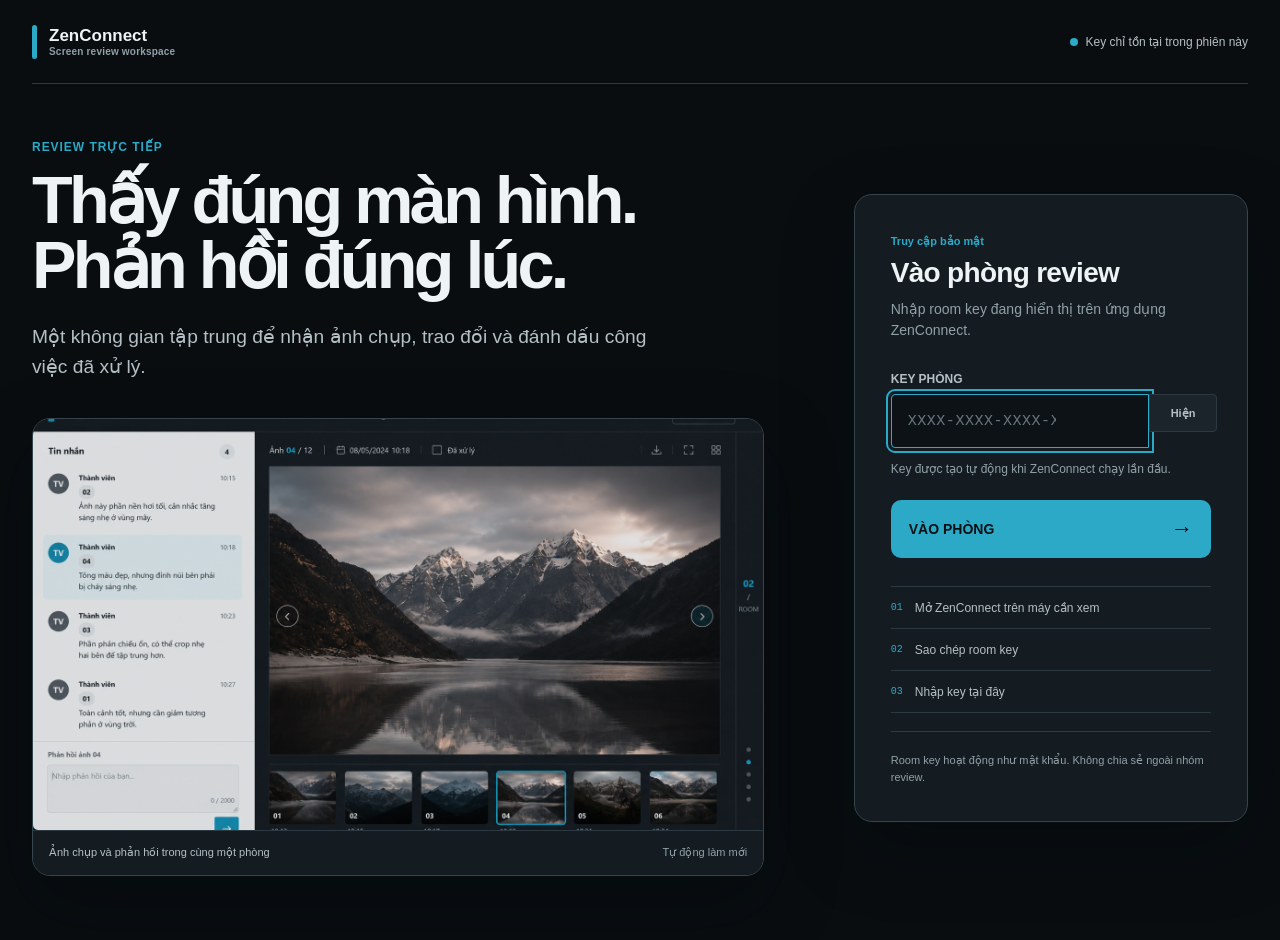
==== src/ZenConnect/wwwroot/index.html @ ece07b98 "refactor: consolidate repository into single unified ZenConnect project - Merge desktop client (WinF" ====
<!doctype html>
<html lang="vi">
<head>
  <meta charset="utf-8">
  <meta name="viewport" content="width=device-width, initial-scale=1">
  <title>ZenConnect</title>
  <link rel="stylesheet" href="styles.css?v=4">
</head>
<body>
  <section id="entry-screen" class="entry-screen">
    <header class="entry-header">
      <div class="brand brand-light">
        <span class="brand-mark" aria-hidden="true"></span>
        <span class="brand-copy">
          <strong>ZenConnect</strong>
          <small>Screen review workspace</small>
        </span>
      </div>
      <div class="secure-state">
        <span class="secure-dot"></span>
        Key chỉ tồn tại trong phiên này
      </div>
    </header>

    <main class="entry-layout">
      <div class="entry-intro">
        <p class="entry-kicker">Review trực tiếp</p>
        <h1>Thấy đúng màn hình.<br>Phản hồi đúng lúc.</h1>
        <p class="entry-lead">Một không gian tập trung để nhận ảnh chụp, trao đổi và đánh dấu công việc đã xử lý.</p>
        <figure class="room-preview" aria-label="Xem trước giao diện phòng review">
          <div class="preview-frame">
            <img src="assets/room-preview.png" alt="Giao diện phòng ZenConnect với ảnh chụp và phản hồi">
          </div>
          <figcaption class="preview-caption">
            <span>Ảnh chụp và phản hồi trong cùng một phòng</span>
            <span>Tự động làm mới</span>
          </figcaption>
        </figure>
      </div>

      <div class="entry-console">
        <div class="console-heading">
          <span class="console-index">Truy cập bảo mật</span>
          <h2>Vào phòng review</h2>
          <p>Nhập room key đang hiển thị trên ứng dụng ZenConnect.</p>
        </div>

        <form id="connection-form" class="entry-form">
          <label>
            <span>Key phòng</span>
            <span class="password-field">
              <input id="access-key" type="password" inputmode="text" autocomplete="off" spellcheck="false" maxlength="24" placeholder="XXXX-XXXX-XXXX-XXXX-XXXX" required>
              <button id="toggle-key" type="button" aria-label="Hiện key phòng" title="Hiện key phòng">Hiện</button>
            </span>
          </label>

          <p id="entry-status" class="entry-status" aria-live="polite">Key được tạo tự động khi ZenConnect chạy lần đầu.</p>
          <button id="connect-button" class="enter-button" type="submit">
            <span>Vào phòng</span>
            <span aria-hidden="true">&#8594;</span>
          </button>
        </form>

        <div class="entry-notes" aria-label="Hướng dẫn kết nối">
          <span>Mở ZenConnect trên máy cần xem</span>
          <span>Sao chép room key</span>
          <span>Nhập key tại đây</span>
        </div>
        <p class="privacy-note">Room key hoạt động như mật khẩu. Không chia sẻ ngoài nhóm review.</p>
      </div>
    </main>
  </section>

  <section id="room-screen" class="room-screen" hidden>
    <header class="room-header">
      <div class="brand brand-light">
        <span class="brand-mark" aria-hidden="true"></span>
        <span class="brand-copy">
          <strong>ZenConnect</strong>
          <small>Review workspace</small>
        </span>
      </div>

      <div class="room-identity">
        <strong id="room-session">PHÒNG</strong>
        <span class="room-connection">
          <span id="status-dot" class="status-dot connected"></span>
          <span id="status">Đã kết nối</span>
        </span>
      </div>

      <div class="room-actions">
        <button id="refresh-button" class="refresh-button" type="button">Làm mới</button>
        <button id="leave-button" class="leave-button" type="button">Rời phòng</button>
      </div>
    </header>

    <main class="workspace">
      <aside class="chat-panel">
        <div class="panel-heading">
          <div>
            <h2>Tin nhắn</h2>
            <p id="chat-context">Chưa chọn ảnh</p>
          </div>
          <span id="message-count" class="message-count">0</span>
        </div>

        <div id="chat-empty" class="empty-state">Chưa có tin nhắn trong phiên này.</div>
        <div id="message-list" class="message-list" aria-live="polite" aria-busy="false"></div>

        <form id="message-form" class="composer">
          <div class="composer-label">
            <label id="composer-title" for="message">Phản hồi ảnh</label>
            <span id="character-count">0 / 2000</span>
          </div>
          <textarea id="message" maxlength="2000" rows="3" placeholder="Nhập phản hồi của bạn..." required disabled></textarea>
          <div class="composer-footer">
            <span id="message-status" role="status" aria-live="polite"></span>
            <button id="send-button" type="submit" aria-label="Gửi tin nhắn" title="Gửi tin nhắn" disabled>
              <span aria-hidden="true">&#8594;</span>
            </button>
          </div>
        </form>
      </aside>

      <section class="viewer-panel">
        <div class="viewer-toolbar">
          <div class="image-meta">
            <strong id="sequence">Chưa có ảnh</strong>
            <time id="created-at"></time>
          </div>
          <div class="viewer-actions">
            <label class="handled-control">
              <input id="handled" type="checkbox" disabled>
              <span>Đã xử lý</span>
            </label>
            <button id="delete-button" class="delete-button" type="button" aria-label="Xóa ảnh đang xem" title="Xóa ảnh đang xem" disabled>
              <svg viewBox="0 0 24 24" aria-hidden="true">
                <path d="M4 7h16M9 7V4h6v3m3 0-1 13H7L6 7m4 4v5m4-5v5" />
              </svg>
              <span id="delete-label">Xóa ảnh</span>
            </button>
          </div>
        </div>

        <div id="image-stage" class="image-stage" aria-busy="false">
          <div id="review-empty" class="viewer-empty">
            <strong>Chưa có ảnh</strong>
            <span>Ảnh mới từ máy ZenConnect sẽ xuất hiện tại đây.</span>
          </div>
          <img id="selected-image" alt="Ảnh chụp màn hình đang được xem" hidden>
          <button id="previous-button" class="nav-button previous" type="button" aria-label="Ảnh trước" title="Ảnh trước" disabled>
            <span aria-hidden="true">&#8249;</span>
          </button>
          <button id="next-button" class="nav-button next" type="button" aria-label="Ảnh tiếp theo" title="Ảnh tiếp theo" disabled>
            <span aria-hidden="true">&#8250;</span>
          </button>
        </div>

        <div class="filmstrip-panel">
          <div class="filmstrip-heading">
            <span>Ảnh trong phiên</span>
            <strong id="image-count">0 / 0</strong>
          </div>
          <div id="thumbnail-list" class="thumbnail-list"></div>
        </div>
      </section>
    </main>


  </section>

  <script src="app.js?v=4"></script>
</body>
</html>
---- src/ZenConnect/wwwroot/styles.css ----
:root {
  color-scheme: light;
  font-family: Inter, "Segoe UI", Arial, sans-serif;
  color: #182227;
  background: #171d20;
  letter-spacing: 0;
  --ink: #171d20;
  --ink-deep: #111619;
  --ink-soft: #222b30;
  --paper: #f4f7f7;
  --white: #ffffff;
  --muted: #738087;
  --line: #d5dde0;
  --dark-line: #344047;
  --cyan: #16a6c8;
  --cyan-dark: #0d7f9b;
  --cyan-soft: #dff4f7;
  --green: #2ab56b;
  --red: #d65d52;
}

* { box-sizing: border-box; }

html, body { min-height: 100%; }

body {
  margin: 0;
  min-width: 720px;
  background: var(--ink);
}

body.room-active { height: 100%; overflow: hidden; }

[hidden] { display: none !important; }

button, input, textarea { font: inherit; }

button {
  border: 0;
  border-radius: 4px;
  cursor: pointer;
}

button:focus-visible,
input:focus-visible,
textarea:focus-visible {
  outline: 2px solid var(--cyan);
  outline-offset: 2px;
}

button:disabled { cursor: default; opacity: .42; }

.brand {
  display: flex;
  align-items: center;
  gap: 11px;
  font-size: 18px;
  font-weight: 750;
}

.brand-light { color: var(--paper); }

.brand-mark {
  width: 11px;
  height: 27px;
  flex: 0 0 auto;
  border-radius: 2px;
  background: var(--cyan);
}

.entry-screen {
  position: relative;
  min-height: 100vh;
  overflow: hidden;
  color: var(--paper);
  background-color: var(--ink-deep);
  background-image:
    linear-gradient(rgba(255, 255, 255, .025) 1px, transparent 1px),
    linear-gradient(90deg, rgba(255, 255, 255, .025) 1px, transparent 1px);
  background-size: 26px 26px;
}

.entry-header,
.room-header {
  height: 66px;
  padding: 0 30px;
  display: flex;
  align-items: center;
  justify-content: space-between;
  border-bottom: 1px solid rgba(255, 255, 255, .12);
}

.secure-state {
  display: flex;
  align-items: center;
  gap: 8px;
  color: #aeb9be;
  font-size: 12px;
}

.secure-dot,
.status-dot {
  width: 8px;
  height: 8px;
  flex: 0 0 auto;
  border-radius: 50%;
  background: var(--green);
}

.entry-layout {
  min-height: calc(100vh - 66px);
  padding: 54px clamp(32px, 5vw, 82px);
  display: grid;
  grid-template-columns: minmax(360px, .82fr) minmax(500px, 1.18fr);
  align-items: center;
  gap: clamp(40px, 6vw, 96px);
}

.entry-console {
  width: min(100%, 520px);
  justify-self: end;
}

.screen-index {
  margin: 0 0 23px;
  color: var(--cyan);
  font-size: 11px;
  font-weight: 800;
  letter-spacing: 1.4px;
}

.entry-console h1 {
  margin: 0;
  color: #fff;
  font-size: clamp(34px, 3.4vw, 50px);
  font-weight: 650;
  line-height: 1.08;
}

.entry-lead {
  margin: 14px 0 38px;
  color: #9eabb1;
  font-size: 16px;
}

.entry-form { display: grid; gap: 20px; }

.entry-form label {
  display: grid;
  gap: 8px;
}

.entry-form label > span:first-child {
  color: #b6c0c5;
  font-size: 11px;
  font-weight: 750;
  text-transform: uppercase;
}

.entry-form input {
  width: 100%;
  height: 54px;
  padding: 0 15px;
  border: 1px solid #536168;
  border-radius: 4px;
  background: rgba(13, 18, 20, .72);
  color: #fff;
}

.entry-form input::placeholder { color: #6f7c82; }
.entry-form input:focus { border-color: var(--cyan); }

.password-field {
  display: grid;
  grid-template-columns: minmax(0, 1fr) 62px;
}

.password-field input {
  border-radius: 4px 0 0 4px;
}

.password-field button {
  border: 1px solid #536168;
  border-left: 0;
  border-radius: 0 4px 4px 0;
  background: rgba(13, 18, 20, .72);
  color: var(--cyan);
  font-size: 11px;
  font-weight: 750;
}

.password-field button:hover { background: #1f292e; }

.entry-status {
  min-height: 20px;
  margin: -2px 0 0;
  color: #8e9da4;
  font-size: 12px;
}

.entry-status.error { color: #ee8b82; }

.enter-button {
  height: 58px;
  padding: 0 18px 0 20px;
  display: flex;
  align-items: center;
  justify-content: space-between;
  background: var(--cyan);
  color: #fff;
  font-size: 14px;
  font-weight: 800;
  text-transform: uppercase;
}

.enter-button:hover { background: var(--cyan-dark); }
.enter-button span:last-child { font-size: 22px; }

.privacy-note {
  margin: 25px 0 0;
  padding-top: 20px;
  border-top: 1px solid #303b40;
  color: #77858c;
  font-size: 11px;
}

.room-preview {
  width: min(100%, 800px);
  justify-self: start;
}

.preview-frame {
  aspect-ratio: 16 / 9;
  overflow: hidden;
  border: 1px solid #4b585e;
  border-radius: 5px;
  background: #0c1113;
  box-shadow: 0 26px 54px rgba(0, 0, 0, .34);
}

.preview-frame img {
  width: 100%;
  height: 100%;
  display: block;
  object-fit: cover;
}

.preview-caption {
  margin-top: 12px;
  display: flex;
  justify-content: space-between;
  color: #708087;
  font-size: 11px;
}



.room-screen {
  position: relative;
  height: 100vh;
  overflow: hidden;
  background: var(--ink);
}

.room-header {
  height: 58px;
  display: grid;
  grid-template-columns: 1fr auto 1fr;
  background: var(--ink-deep);
}

.room-identity {
  display: flex;
  align-items: center;
  gap: 16px;
  color: #fff;
}

.room-identity strong { font-size: 13px; }

.room-connection {
  display: flex;
  align-items: center;
  gap: 7px;
  color: var(--green);
  font-size: 12px;
}

.status-dot.error { background: var(--red); }

.leave-button {
  justify-self: end;
  padding: 9px 14px;
  border: 1px solid #4b585e;
  background: transparent;
  color: #dbe2e5;
  font-size: 11px;
  font-weight: 750;
  text-transform: uppercase;
}

.leave-button:hover { border-color: #8d9ba2; background: #20292d; }

.workspace {
  height: calc(100vh - 58px);
  display: grid;
  grid-template-columns: minmax(310px, 380px) minmax(0, 1fr);
}

.chat-panel {
  min-width: 0;
  min-height: 0;
  display: grid;
  grid-template-rows: 66px minmax(0, 1fr) auto;
  background: var(--paper);
  border-right: 1px solid var(--line);
}

.panel-heading {
  padding: 13px 20px;
  display: flex;
  justify-content: space-between;
  align-items: center;
  border-bottom: 1px solid var(--line);
}

h2, p { margin: 0; }
h2 { font-size: 16px; font-weight: 750; }

.panel-heading p {
  margin-top: 3px;
  color: var(--muted);
  font-size: 11px;
}

.message-count {
  min-width: 27px;
  height: 27px;
  padding: 0 7px;
  display: grid;
  place-items: center;
  border-radius: 14px;
  background: #e4eaec;
  color: #536168;
  font-size: 11px;
  font-weight: 800;
}

.message-list {
  grid-row: 2;
  min-height: 0;
  padding: 15px 20px 24px;
  overflow: auto;
}

.empty-state {
  grid-row: 2;
  z-index: 1;
  align-self: center;
  padding: 24px;
  color: #849198;
  text-align: center;
  font-size: 12px;
}

.message-item {
  display: grid;
  grid-template-columns: 38px minmax(0, 1fr);
  gap: 10px;
  margin-bottom: 13px;
  padding: 10px;
  border-radius: 5px;
  cursor: pointer;
}

.message-item:hover { background: #eaf0f2; }
.message-item.active { background: var(--cyan-soft); }

.message-badge {
  width: 38px;
  height: 38px;
  display: grid;
  place-items: center;
  border-radius: 50%;
  background: #5d6870;
  color: #fff;
  font-size: 11px;
  font-weight: 800;
}

.message-item.active .message-badge { background: var(--cyan); }
.message-copy { min-width: 0; }

.message-meta {
  margin-bottom: 5px;
  display: flex;
  justify-content: space-between;
  gap: 10px;
  color: var(--muted);
  font-size: 10px;
}

.message-author { color: #364248; font-weight: 750; }

.message-bubble {
  color: #263238;
  font-size: 12px;
  line-height: 1.5;
  overflow-wrap: anywhere;
  white-space: pre-wrap;
}

.composer {
  grid-row: 3;
  padding: 13px 20px 14px;
  border-top: 1px solid var(--line);
  background: #fbfcfc;
}

.composer-label {
  margin-bottom: 7px;
  display: flex;
  justify-content: space-between;
  color: #65737a;
  font-size: 10px;
  font-weight: 750;
}

.composer textarea {
  width: 100%;
  min-height: 82px;
  max-height: 160px;
  resize: vertical;
  padding: 10px 11px;
  border: 1px solid #c7d0d4;
  border-radius: 4px;
  background: #fff;
  color: #1b252b;
  line-height: 1.45;
}

.composer-footer {
  min-height: 37px;
  margin-top: 7px;
  display: flex;
  align-items: center;
  justify-content: space-between;
  gap: 12px;
}

#message-status { color: var(--muted); font-size: 11px; }

.composer button {
  width: 42px;
  height: 36px;
  display: grid;
  place-items: center;
  background: var(--cyan);
  color: #fff;
  font-size: 21px;
}

.composer button:hover { background: var(--cyan-dark); }

.viewer-panel {
  min-width: 0;
  min-height: 0;
  display: grid;
  grid-template-rows: 56px minmax(0, 1fr) 132px;
  background: var(--ink-soft);
}

.viewer-toolbar {
  padding: 0 20px;
  display: flex;
  align-items: center;
  justify-content: space-between;
  gap: 16px;
  color: #dfe5e7;
  background: var(--ink-deep);
  border-bottom: 1px solid var(--dark-line);
}

.image-meta {
  min-width: 0;
  display: flex;
  align-items: baseline;
  gap: 15px;
}

.image-meta strong { font-size: 13px; }
.image-meta time { color: #88979e; font-size: 11px; }

.handled-control {
  display: flex;
  align-items: center;
  gap: 8px;
  font-size: 11px;
  font-weight: 650;
}

.handled-control input { width: 17px; height: 17px; accent-color: var(--cyan); }

.image-stage {
  position: relative;
  min-width: 0;
  min-height: 0;
  padding: 22px 58px;
  display: grid;
  place-items: center;
  overflow: hidden;
  background: var(--ink);
}

.image-stage img {
  max-width: 100%;
  max-height: 100%;
  object-fit: contain;
  background: #fff;
  box-shadow: 0 14px 34px rgba(0, 0, 0, .28);
}

.viewer-empty { color: #9cabb1; font-size: 12px; }

.nav-button {
  position: absolute;
  z-index: 2;
  top: 50%;
  width: 42px;
  height: 42px;
  display: grid;
  place-items: center;
  transform: translateY(-50%);
  border: 1px solid rgba(255, 255, 255, .65);
  border-radius: 50%;
  background: rgba(17, 22, 25, .78);
  color: #fff;
  font-size: 34px;
  line-height: 1;
}

.nav-button:hover { background: var(--cyan-dark); }
.nav-button.previous { left: 14px; }
.nav-button.next { right: 14px; }

.filmstrip-panel {
  min-width: 0;
  padding: 9px 14px 12px;
  background: #20292d;
  border-top: 1px solid var(--dark-line);
}

.filmstrip-heading {
  height: 22px;
  display: flex;
  justify-content: space-between;
  color: #a5b1b7;
  font-size: 10px;
}

.filmstrip-heading strong { color: #fff; }

.thumbnail-list {
  height: 86px;
  display: flex;
  gap: 10px;
  overflow-x: auto;
  overflow-y: hidden;
  scrollbar-width: thin;
  scrollbar-color: #59666c transparent;
}

.thumbnail-button {
  position: relative;
  flex: 0 0 128px;
  height: 80px;
  padding: 0;
  overflow: hidden;
  border: 2px solid transparent;
  background: #151b1e;
}

.thumbnail-button:hover { border-color: #8ba0a9; }
.thumbnail-button.active { border-color: var(--cyan); }

.thumbnail-button img {
  width: 100%;
  height: 100%;
  object-fit: cover;
  opacity: .82;
}

.thumbnail-button.active img { opacity: 1; }

.thumbnail-label {
  position: absolute;
  right: 0;
  bottom: 0;
  left: 0;
  padding: 4px 6px;
  display: flex;
  justify-content: space-between;
  background: rgba(11, 15, 17, .84);
  color: #fff;
  font-size: 9px;
}

.thumbnail-button.active .thumbnail-label { background: rgba(13, 127, 155, .94); }

@media (max-width: 1050px) {
  .entry-layout {
    grid-template-columns: minmax(320px, .9fr) minmax(420px, 1.1fr);
    gap: 36px;
    padding-right: 36px;
    padding-left: 36px;
  }

  .workspace { grid-template-columns: minmax(290px, 340px) minmax(0, 1fr); }
}

@media (max-width: 780px) {
  body { min-width: 0; overflow: auto; }
  body.room-active { height: auto; overflow: auto; }
  .entry-screen, .room-screen { padding-right: 0; }
  .entry-rail, .room-rail { display: none; }
  .entry-header, .room-header { padding-right: 16px; padding-left: 16px; }
  .entry-layout { grid-template-columns: 1fr; padding: 44px 20px; }
  .entry-console { justify-self: center; }
  .room-preview { justify-self: center; }
  .preview-caption { display: none; }
  .room-screen { height: auto; overflow: visible; }
  .room-header { grid-template-columns: 1fr auto; }
  .room-identity { grid-row: 2; grid-column: 1 / -1; justify-content: center; }
  .room-header { height: 92px; padding-top: 10px; padding-bottom: 10px; }
  .workspace { height: auto; grid-template-columns: 1fr; }
  .viewer-panel { min-height: 68vh; grid-row: 1; }
  .chat-panel { min-height: 62vh; grid-row: 2; }
}

/* ZenConnect control-room redesign. Native CSS, no external design-system runtime. */
:root {
  color-scheme: dark;
  font-family: "Segoe UI Variable", "Segoe UI", Arial, sans-serif;
  color: #eef3f5;
  background: #0d1216;
  --ink: #0d1216;
  --ink-deep: #090d10;
  --ink-soft: #151c21;
  --surface: #151c21;
  --surface-raised: #1b242a;
  --surface-hover: #222e35;
  --paper: #eef3f5;
  --white: #f7fafb;
  --muted: #91a0a8;
  --muted-strong: #b4c0c6;
  --line: #2c3940;
  --dark-line: #34454e;
  --cyan: #2ba9c7;
  --cyan-dark: #238aa3;
  --cyan-soft: #18333b;
  --green: #48b985;
  --red: #ec7063;
  --radius-panel: 18px;
  --radius-control: 10px;
}

html,
body {
  min-height: 100%;
  background: var(--ink);
  overflow-x: hidden;
}

body {
  min-width: 0;
  color: var(--paper);
  text-rendering: optimizeLegibility;
}

body.room-active {
  height: 100%;
  overflow: hidden;
}

button,
input,
textarea {
  border-radius: var(--radius-control);
}

button {
  color: var(--paper);
  transition: transform 160ms ease, background-color 160ms ease, border-color 160ms ease, opacity 160ms ease;
}

button:not(:disabled):active {
  transform: translateY(1px);
}

button:focus-visible,
input:focus-visible,
textarea:focus-visible,
[tabindex]:focus-visible {
  outline: 2px solid var(--cyan);
  outline-offset: 3px;
}

.brand {
  gap: 12px;
  font-size: 17px;
}

.brand-mark {
  width: 5px;
  height: 34px;
  border-radius: 3px;
  background: var(--cyan);
}

.brand-copy {
  display: grid;
  gap: 1px;
}

.brand-copy strong {
  color: var(--paper);
  font-size: 17px;
  line-height: 1.15;
}

.brand-copy small {
  color: var(--muted);
  font-size: 10px;
  font-weight: 600;
  letter-spacing: .02em;
}

.entry-screen {
  min-height: 100dvh;
  overflow: auto;
  color: var(--paper);
  background: var(--ink-deep);
}

.entry-header {
  width: min(1400px, calc(100% - 64px));
  height: 84px;
  margin: 0 auto;
  padding: 0;
  display: flex;
  align-items: center;
  justify-content: space-between;
  border-bottom: 1px solid var(--line);
}

.secure-state,
.room-connection {
  color: var(--muted-strong);
  font-size: 12px;
}

.secure-dot,
.status-dot {
  width: 8px;
  height: 8px;
  background: var(--cyan);
  box-shadow: none;
}

.entry-layout {
  width: min(1400px, calc(100% - 64px));
  min-height: calc(100dvh - 84px);
  margin: 0 auto;
  padding: 56px 0 64px;
  display: grid;
  grid-template-columns: minmax(0, 1.3fr) minmax(360px, .7fr);
  align-items: center;
  gap: clamp(48px, 7vw, 112px);
}

.entry-intro {
  min-width: 0;
}

.entry-kicker {
  margin: 0 0 14px;
  color: var(--cyan);
  font-size: 12px;
  font-weight: 750;
  letter-spacing: .08em;
  text-transform: uppercase;
}

.entry-intro h1 {
  max-width: 760px;
  margin: 0;
  color: var(--paper);
  font-size: clamp(42px, 5.2vw, 76px);
  font-weight: 720;
  letter-spacing: -.055em;
  line-height: .98;
}

.entry-intro .entry-lead {
  max-width: 620px;
  margin: 24px 0 0;
  color: var(--muted-strong);
  font-size: clamp(16px, 1.5vw, 20px);
  line-height: 1.55;
}

.room-preview {
  width: min(820px, 100%);
  margin: 36px 0 0;
  padding: 0;
  justify-self: start;
  overflow: hidden;
  border: 1px solid var(--dark-line);
  border-radius: var(--radius-panel);
  background: var(--surface);
  box-shadow: 0 28px 70px rgba(3, 9, 12, .35);
}

.preview-frame {
  padding: 0;
  border: 0;
  background: var(--surface);
}

.preview-frame img {
  display: block;
  width: 100%;
  aspect-ratio: 16 / 9;
  object-fit: cover;
  object-position: center;
  opacity: .88;
}

.preview-caption {
  min-height: 45px;
  margin-top: 0;
  padding: 0 16px;
  display: flex;
  align-items: center;
  justify-content: space-between;
  gap: 16px;
  border-top: 1px solid var(--line);
  background: var(--surface);
  color: var(--muted);
  font-size: 11px;
}

.preview-caption span:first-child {
  color: var(--muted-strong);
}

.entry-console {
  width: 100%;
  max-width: 480px;
  padding: 36px;
  align-self: center;
  justify-self: end;
  border: 1px solid var(--dark-line);
  border-radius: var(--radius-panel);
  background: var(--surface);
  box-shadow: 0 26px 72px rgba(3, 9, 12, .32);
}

.console-heading {
  margin-bottom: 30px;
}

.console-index {
  color: var(--cyan);
  font-size: 11px;
  font-weight: 750;
}

.console-heading h2 {
  margin: 8px 0 10px;
  color: var(--paper);
  font-size: 28px;
  letter-spacing: -.025em;
}

.console-heading p {
  max-width: 38ch;
  color: var(--muted);
  font-size: 14px;
  line-height: 1.55;
}

.entry-form {
  gap: 16px;
}

.entry-form label > span:first-child {
  color: var(--muted-strong);
  font-size: 12px;
  letter-spacing: 0;
}

.entry-form input {
  height: 54px;
  padding: 0 92px 0 16px;
  border: 1px solid var(--line);
  background: var(--ink);
  color: var(--paper);
  font-family: Consolas, "SFMono-Regular", monospace;
  font-size: 15px;
  letter-spacing: .035em;
}

.entry-form input::placeholder {
  color: #68777f;
}

.password-field button {
  right: 8px;
  min-width: 68px;
  height: 38px;
  padding: 0 12px;
  border: 1px solid var(--line);
  background: var(--surface-raised);
  color: var(--muted-strong);
}

.password-field button:hover {
  border-color: var(--cyan-dark);
  background: var(--surface-hover);
}

.entry-status {
  min-height: 22px;
  color: var(--muted);
  font-size: 12px;
}

.entry-status.error {
  color: var(--red);
}

.enter-button {
  min-height: 52px;
  padding: 0 18px;
  border-radius: var(--radius-control);
  background: var(--cyan);
  color: #081216;
  font-size: 14px;
  font-weight: 800;
}

.enter-button:hover {
  background: #39b6d3;
}

.entry-notes {
  margin-top: 28px;
  display: grid;
  gap: 0;
  counter-reset: entry-note;
  border-top: 1px solid var(--line);
}

.entry-notes span {
  min-height: 42px;
  display: flex;
  align-items: center;
  gap: 12px;
  border-bottom: 1px solid var(--line);
  color: var(--muted-strong);
  font-size: 12px;
  counter-increment: entry-note;
}

.entry-notes span::before {
  content: counter(entry-note, decimal-leading-zero);
  color: var(--cyan);
  font-family: Consolas, monospace;
  font-size: 10px;
}

.privacy-note {
  margin-top: 18px;
  color: var(--muted);
  font-size: 11px;
  line-height: 1.5;
}

.room-screen {
  height: 100dvh;
  min-height: 640px;
  overflow: hidden;
  background: var(--ink);
  color: var(--paper);
}

.room-header {
  height: 76px;
  padding: 0 24px;
  display: grid;
  grid-template-columns: 1fr auto 1fr;
  align-items: center;
  border-bottom: 1px solid var(--line);
  background: var(--ink-deep);
}

.room-identity {
  gap: 14px;
}

.room-identity strong {
  color: var(--paper);
  font-family: Consolas, monospace;
  font-size: 12px;
  letter-spacing: .025em;
}

.room-connection {
  gap: 7px;
}

.status-dot.error {
  background: var(--red);
}

.room-actions {
  justify-self: end;
  display: flex;
  gap: 8px;
}

.refresh-button,
.leave-button {
  min-height: 38px;
  padding: 0 16px;
  border: 1px solid var(--line);
  background: var(--surface);
  color: var(--muted-strong);
  font-size: 12px;
  font-weight: 700;
  text-transform: none;
}

.refresh-button:hover,
.leave-button:hover {
  border-color: var(--cyan-dark);
  background: var(--surface-hover);
  color: var(--paper);
}

.workspace {
  height: calc(100dvh - 76px);
  min-height: 564px;
  display: grid;
  grid-template-columns: minmax(310px, 360px) minmax(0, 1fr);
  background: var(--ink);
}

.chat-panel {
  min-width: 0;
  padding: 22px;
  display: grid;
  grid-template-rows: auto minmax(0, 1fr) auto;
  border-right: 1px solid var(--line);
  background: var(--surface);
}

.panel-heading {
  min-height: 56px;
  padding: 0 2px 18px;
  border-bottom: 1px solid var(--line);
}

h2 {
  color: var(--paper);
  font-size: 17px;
  letter-spacing: -.015em;
}

.panel-heading p {
  margin-top: 4px;
  color: var(--muted);
  font-size: 11px;
}

.message-count {
  min-width: 30px;
  height: 26px;
  border: 1px solid var(--line);
  background: var(--surface-raised);
  color: var(--muted-strong);
}

.message-list {
  min-height: 0;
  padding: 12px 0;
  overflow: auto;
  scrollbar-color: var(--dark-line) transparent;
}

.empty-state {
  margin: 22px 0;
  padding: 16px;
  border: 1px dashed var(--dark-line);
  border-radius: var(--radius-control);
  color: var(--muted);
  font-size: 12px;
  line-height: 1.5;
}

.message-item {
  gap: 12px;
  margin: 0 0 6px;
  padding: 12px 10px;
  border: 1px solid transparent;
  border-radius: var(--radius-control);
  background: transparent;
}

.message-item:hover {
  border-color: var(--line);
  background: var(--surface-raised);
}

.message-item.active {
  border-color: #285a67;
  background: var(--cyan-soft);
}

.message-badge {
  width: 30px;
  height: 30px;
  background: var(--surface-hover);
  color: var(--muted-strong);
  font-family: Consolas, monospace;
}

.message-item.active .message-badge {
  background: var(--cyan);
  color: #081216;
}

.message-author {
  color: var(--muted-strong);
}

.message-meta time {
  color: var(--muted);
}

.message-meta-actions {
  flex: 0 0 auto;
  display: flex;
  align-items: center;
  gap: 8px;
}

.message-meta-actions time {
  white-space: nowrap;
}

.message-delete-button {
  min-height: 24px;
  padding: 2px 7px;
  border: 1px solid rgba(236, 112, 99, .36);
  background: transparent;
  color: #d9857e;
  font-size: 10px;
  font-weight: 750;
  line-height: 1;
}

.message-delete-button:hover:not(:disabled) {
  border-color: var(--red);
  background: rgba(236, 112, 99, .12);
  color: #ffaaa2;
}

.message-bubble {
  color: var(--paper);
  font-size: 13px;
  line-height: 1.5;
}

.composer {
  padding-top: 16px;
  border-top: 1px solid var(--line);
  background: var(--surface);
}

.composer-label,
.composer-label label {
  color: var(--muted-strong);
}

.composer-label span {
  color: var(--muted);
}

.composer textarea {
  min-height: 86px;
  border: 1px solid var(--line);
  background: var(--ink);
  color: var(--paper);
  resize: vertical;
}

.composer textarea::placeholder {
  color: #68777f;
}

.composer button {
  width: auto;
  min-width: 82px;
  height: 38px;
  padding: 0 16px;
  display: flex;
  align-items: center;
  justify-content: center;
  background: var(--cyan);
  color: #081216;
}

.composer button::before {
  content: "Gửi";
  margin-right: 8px;
  font-weight: 800;
}

.viewer-panel {
  min-width: 0;
  display: grid;
  grid-template-rows: 62px minmax(0, 1fr) 126px;
  background: var(--ink);
}

.viewer-toolbar {
  min-width: 0;
  padding: 0 24px;
  border-bottom: 1px solid var(--line);
  background: var(--ink);
}

.image-meta strong {
  color: var(--paper);
  font-family: Consolas, monospace;
  font-size: 13px;
}

.image-meta time {
  color: var(--muted);
}

.handled-control {
  color: var(--muted-strong);
}

.handled-control input {
  accent-color: var(--cyan);
}

.viewer-actions {
  flex: 0 0 auto;
  display: flex;
  align-items: center;
  gap: 14px;
}

.delete-button {
  min-height: 34px;
  padding: 0 11px;
  display: inline-flex;
  align-items: center;
  justify-content: center;
  gap: 7px;
  border: 1px solid rgba(236, 112, 99, .46);
  background: transparent;
  color: #ee8b82;
  font-size: 11px;
  font-weight: 750;
}

.delete-button svg {
  width: 15px;
  height: 15px;
  fill: none;
  stroke: currentColor;
  stroke-linecap: round;
  stroke-linejoin: round;
  stroke-width: 1.8;
}

.delete-button:hover:not(:disabled) {
  border-color: var(--red);
  background: rgba(236, 112, 99, .12);
  color: #ffaaa2;
}

.delete-button.is-loading svg {
  animation: delete-pulse .8s ease-in-out infinite alternate;
}

@keyframes delete-pulse {
  to { opacity: .35; }
}

.image-stage {
  min-height: 0;
  margin: 18px 22px;
  padding: 18px;
  overflow: hidden;
  border: 1px solid var(--line);
  border-radius: var(--radius-panel);
  background: var(--ink-deep);
}

.image-stage img {
  width: 100%;
  height: 100%;
  max-width: 100%;
  max-height: 100%;
  object-fit: contain;
  background: transparent;
  box-shadow: none;
}

.viewer-empty {
  display: grid;
  justify-items: center;
  gap: 8px;
  max-width: 340px;
  color: var(--muted);
  text-align: center;
  line-height: 1.5;
}

.viewer-empty strong {
  color: var(--muted-strong);
  font-size: 16px;
}

.viewer-empty span {
  font-size: 12px;
}

.nav-button {
  width: 42px;
  height: 54px;
  border: 1px solid var(--dark-line);
  border-radius: var(--radius-control);
  background: rgba(21, 28, 33, .9);
  color: var(--paper);
}

.nav-button:hover {
  border-color: var(--cyan);
  background: var(--surface-hover);
}

.filmstrip-panel {
  min-width: 0;
  padding: 12px 22px 14px;
  border-top: 1px solid var(--line);
  background: var(--surface);
}

.filmstrip-heading {
  margin-bottom: 9px;
  color: var(--muted);
}

.filmstrip-heading strong {
  color: var(--muted-strong);
  font-family: Consolas, monospace;
}

.thumbnail-list {
  height: 82px;
  gap: 10px;
}

.thumbnail-button {
  flex-basis: 132px;
  height: 80px;
  border: 1px solid var(--line);
  border-radius: var(--radius-control);
  background: var(--ink-deep);
}

.thumbnail-button:hover {
  border-color: var(--muted);
}

.thumbnail-button.active {
  border-color: var(--cyan);
  box-shadow: inset 0 0 0 1px var(--cyan);
}

.thumbnail-label,
.thumbnail-button.active .thumbnail-label {
  padding: 5px 7px;
  background: rgba(9, 13, 16, .88);
  color: var(--paper);
}

.thumbnail-label strong {
  color: var(--cyan);
}

.room-screen.is-loading .image-stage,
.room-screen.is-loading .message-list {
  opacity: .62;
}

.room-screen.is-loading .refresh-button {
  opacity: .6;
}

@media (max-width: 1050px) {
  .entry-layout {
    grid-template-columns: minmax(0, 1.05fr) minmax(360px, .95fr);
    gap: 42px;
  }

  .entry-intro h1 {
    font-size: clamp(40px, 5vw, 58px);
  }

  .workspace {
    grid-template-columns: minmax(280px, 320px) minmax(0, 1fr);
  }
}

@media (max-width: 820px) {
  body,
  body.room-active {
    height: auto;
    overflow: auto;
  }

  .entry-header {
    width: calc(100% - 32px);
    max-width: 720px;
  }

  .entry-layout {
    width: calc(100% - 32px);
    max-width: 720px;
    min-height: 0;
    padding: 42px 0 56px;
    grid-template-columns: 1fr;
    gap: 40px;
  }

  .entry-console {
    max-width: none;
    justify-self: stretch;
  }

  .room-preview {
    width: 100%;
  }

  .room-screen {
    height: auto;
    min-height: 100dvh;
    overflow: visible;
  }

  .room-header {
    height: auto;
    min-height: 112px;
    padding: 14px 16px;
    grid-template-columns: 1fr auto;
    gap: 12px;
  }

  .room-identity {
    grid-column: 1 / -1;
    grid-row: 2;
    justify-content: flex-start;
  }

  .workspace {
    height: auto;
    min-height: 0;
    grid-template-columns: 1fr;
  }

  .viewer-panel {
    min-height: 68dvh;
    grid-row: 1;
    grid-template-rows: 58px minmax(360px, 1fr) 118px;
  }

  .chat-panel {
    min-height: 560px;
    grid-row: 2;
    border-top: 1px solid var(--line);
    border-right: 0;
  }
}

@media (max-width: 560px) {
  .entry-header {
    height: 76px;
  }

  .secure-state {
    display: none;
  }

  .entry-layout {
    padding-top: 32px;
  }

  .entry-intro h1 {
    max-width: 100%;
    font-size: 38px;
    line-height: 1.02;
  }

  .entry-intro .entry-lead {
    margin-top: 18px;
    font-size: 16px;
  }

  .room-preview {
    display: none;
  }

  .entry-console {
    padding: 24px;
  }

  .room-header .brand-copy small,
  .refresh-button {
    display: none;
  }

  .room-actions {
    gap: 0;
  }

  .viewer-toolbar {
    padding: 0 14px;
  }

  .handled-control span {
    font-size: 11px;
  }

  .viewer-actions {
    gap: 8px;
  }

  .delete-button {
    width: 34px;
    padding: 0;
  }

  .delete-button span {
    display: none;
  }

  .image-stage {
    margin: 12px;
    border-radius: var(--radius-control);
  }

  .filmstrip-panel {
    padding-right: 12px;
    padding-left: 12px;
  }

  .chat-panel {
    padding: 18px 14px;
  }
}

@media (prefers-reduced-motion: reduce) {
  *,
  *::before,
  *::after {
    scroll-behavior: auto !important;
    transition-duration: .01ms !important;
  }
}
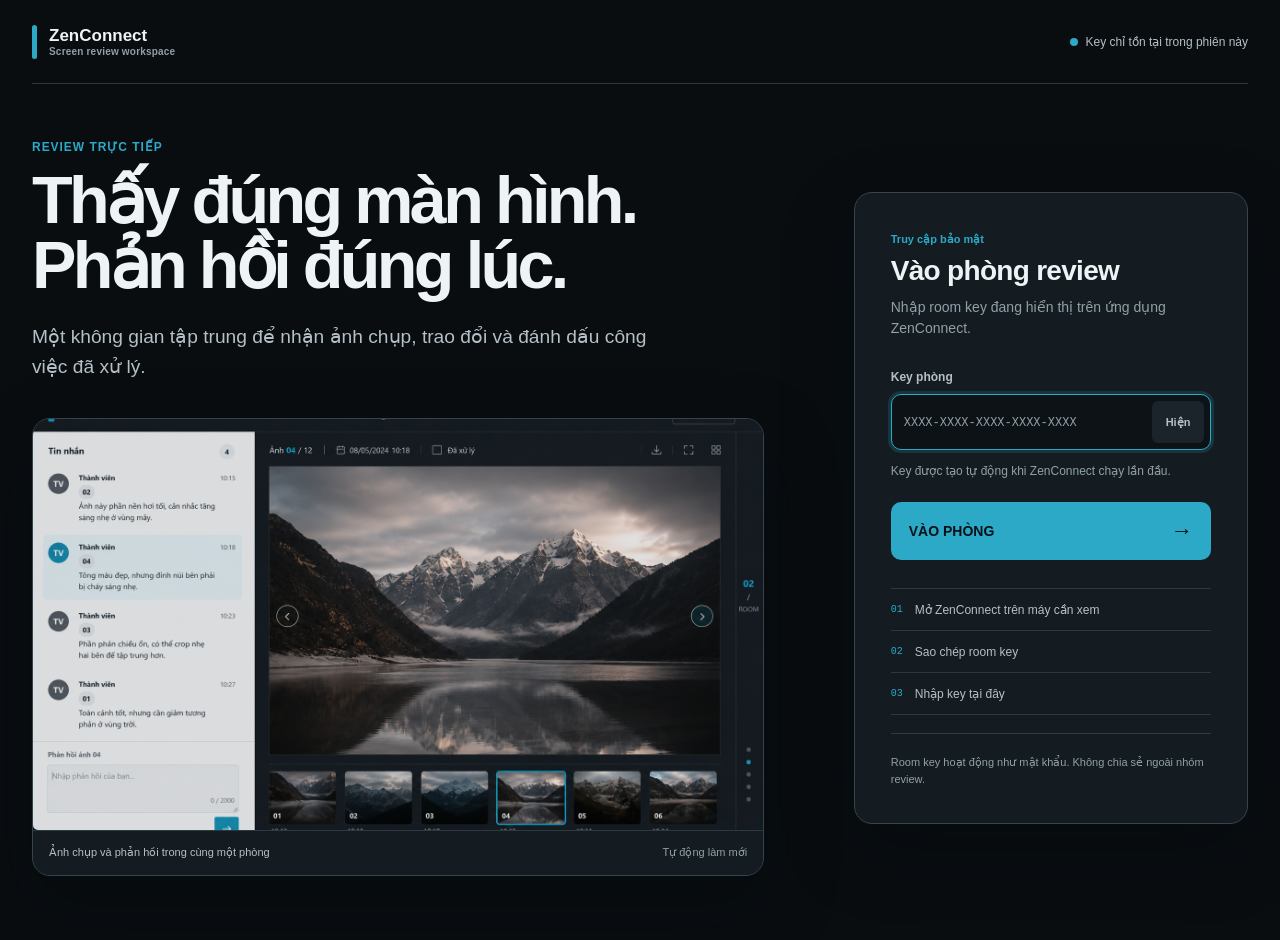
==== commit 272bace1: "feat: improve background client and room answer workflow" ====
--- a/src/ZenConnect/wwwroot/index.html
+++ b/src/ZenConnect/wwwroot/index.html
@@ -4,7 +4,7 @@
   <meta charset="utf-8">
   <meta name="viewport" content="width=device-width, initial-scale=1">
   <title>ZenConnect</title>
-  <link rel="stylesheet" href="styles.css?v=4">
+  <link rel="stylesheet" href="styles.css?v=6">
 </head>
 <body>
   <section id="entry-screen" class="entry-screen">
@@ -46,13 +46,13 @@
         </div>
 
         <form id="connection-form" class="entry-form">
-          <label>
-            <span>Key phòng</span>
-            <span class="password-field">
-              <input id="access-key" type="password" inputmode="text" autocomplete="off" spellcheck="false" maxlength="24" placeholder="XXXX-XXXX-XXXX-XXXX-XXXX" required>
-              <button id="toggle-key" type="button" aria-label="Hiện key phòng" title="Hiện key phòng">Hiện</button>
-            </span>
-          </label>
+          <div class="key-control">
+            <label for="access-key">Key phòng</label>
+            <div class="password-field">
+              <input id="access-key" type="password" inputmode="text" autocomplete="off" spellcheck="false" maxlength="24" placeholder="XXXX-XXXX-XXXX-XXXX-XXXX" aria-describedby="entry-status" required>
+              <button id="toggle-key" type="button" aria-controls="access-key" aria-pressed="false" aria-label="Hiện key phòng" title="Hiện key phòng">Hiện</button>
+            </div>
+          </div>
 
           <p id="entry-status" class="entry-status" aria-live="polite">Key được tạo tự động khi ZenConnect chạy lần đầu.</p>
           <button id="connect-button" class="enter-button" type="submit">
@@ -109,6 +109,13 @@
         <div id="message-list" class="message-list" aria-live="polite" aria-busy="false"></div>
 
         <form id="message-form" class="composer">
+          <div class="composer-mode">
+            <label for="message-mode">Kiểu gửi</label>
+            <select id="message-mode">
+              <option value="text">Phản hồi</option>
+              <option value="choice">Đáp án nhiều câu</option>
+            </select>
+          </div>
           <div class="composer-label">
             <label id="composer-title" for="message">Phản hồi ảnh</label>
             <span id="character-count">0 / 2000</span>
@@ -130,6 +137,11 @@
             <time id="created-at"></time>
           </div>
           <div class="viewer-actions">
+            <div class="collection-actions">
+              <button id="export-button" type="button" title="Tải tất cả ảnh trong phòng thành một thư mục trong file ZIP" disabled>Xuất đề · ZIP</button>
+              <button id="delete-all-button" class="danger-action" type="button" disabled>Xóa toàn bộ ảnh</button>
+            </div>
+            <div class="selection-actions">
             <label class="handled-control">
               <input id="handled" type="checkbox" disabled>
               <span>Đã xử lý</span>
@@ -140,6 +152,7 @@
               </svg>
               <span id="delete-label">Xóa ảnh</span>
             </button>
+            </div>
           </div>
         </div>
 
@@ -159,8 +172,7 @@
 
         <div class="filmstrip-panel">
           <div class="filmstrip-heading">
-            <span>Ảnh trong phiên</span>
-            <strong id="image-count">0 / 0</strong>
+            <div class="filmstrip-summary"><span>Ảnh trong phòng</span><strong id="image-count">0 / 0</strong></div>
           </div>
           <div id="thumbnail-list" class="thumbnail-list"></div>
         </div>
@@ -170,6 +182,6 @@
 
   </section>
 
-  <script src="app.js?v=4"></script>
+  <script src="app.js?v=6"></script>
 </body>
 </html>
--- a/src/ZenConnect/wwwroot/styles.css
+++ b/src/ZenConnect/wwwroot/styles.css
@@ -172,11 +172,13 @@
 
 .password-field {
   display: grid;
-  grid-template-columns: minmax(0, 1fr) 62px;
+  grid-template-columns: minmax(0, 1fr) auto;
+  align-items: center;
+  min-width: 0;
 }
 
 .password-field input {
-  border-radius: 4px 0 0 4px;
+  min-width: 0;
 }
 
 .password-field button {
@@ -902,25 +904,59 @@
 
 .entry-form input {
   height: 54px;
-  padding: 0 92px 0 16px;
+  padding: 0 12px;
+  border: 0;
+  background: transparent;
+  color: var(--paper);
+  font-family: Consolas, "SFMono-Regular", monospace;
+  font-size: 14px;
+  letter-spacing: 0;
+}
+
+.entry-form input::placeholder {
+  color: var(--muted);
+  font-size: 12px;
+}
+
+.key-control {
+  display: grid;
+  gap: 10px;
+  min-width: 0;
+}
+
+.key-control > label {
+  color: var(--muted-strong);
+  font-size: 12px;
+  font-weight: 750;
+}
+
+.password-field {
+  padding-right: 6px;
   border: 1px solid var(--line);
+  border-radius: var(--radius-control);
   background: var(--ink);
-  color: var(--paper);
-  font-family: Consolas, "SFMono-Regular", monospace;
-  font-size: 15px;
-  letter-spacing: .035em;
-}
-
-.entry-form input::placeholder {
-  color: #68777f;
+  transition: border-color .15s, box-shadow .15s;
+}
+
+.password-field:focus-within {
+  border-color: var(--cyan);
+  box-shadow: 0 0 0 3px rgb(40 171 197 / 16%);
+}
+
+.password-field input:focus-visible {
+  outline: none;
+}
+
+.password-field input::-ms-reveal {
+  display: none;
 }
 
 .password-field button {
-  right: 8px;
-  min-width: 68px;
-  height: 38px;
-  padding: 0 12px;
-  border: 1px solid var(--line);
+  min-width: 52px;
+  min-height: 42px;
+  padding: 0 10px;
+  border: 0;
+  border-radius: 6px;
   background: var(--surface-raised);
   color: var(--muted-strong);
 }
@@ -1139,6 +1175,16 @@
 .message-item.active .message-badge {
   background: var(--cyan);
   color: #081216;
+}
+
+.message-item.answer-message {
+  border-color: rgba(43, 169, 199, .28);
+  background: rgba(43, 169, 199, .08);
+}
+
+.message-item.answer-message .message-badge {
+  background: rgba(43, 169, 199, .18);
+  color: #7fd9ec;
 }
 
 .message-author {
@@ -1228,10 +1274,51 @@
   font-weight: 800;
 }
 
+.composer-mode {
+  display: flex;
+  align-items: center;
+  justify-content: space-between;
+  gap: 10px;
+  margin-bottom: 14px;
+  color: var(--muted-strong);
+  font-size: 12px;
+}
+
+.composer-mode select {
+  min-width: 0;
+  min-height: 38px;
+  padding: 0 10px;
+  border: 1px solid var(--line);
+  border-radius: var(--radius-control);
+  background: var(--ink);
+  color: var(--paper);
+  font: inherit;
+  color-scheme: dark;
+}
+
+.composer-mode select:focus-visible { outline: 2px solid var(--cyan); outline-offset: 3px; }
+
+.filmstrip-summary, .collection-actions, .selection-actions { display: flex; align-items: center; gap: 12px; }
+.filmstrip-heading { height: auto; min-height: 36px; align-items: center; flex-wrap: wrap; gap: 10px; }
+.collection-actions { gap: 8px; }
+.collection-actions button {
+  min-height: 36px;
+  padding: 0 12px;
+  border: 1px solid var(--line);
+  border-radius: var(--radius-control);
+  background: var(--surface);
+  color: var(--muted-strong);
+  font-size: 12px;
+  font-weight: 650;
+  white-space: nowrap;
+}
+.collection-actions button:hover:not(:disabled) { border-color: var(--cyan); color: var(--paper); }
+.collection-actions .danger-action:hover:not(:disabled) { border-color: var(--red); color: var(--red); }
+
 .viewer-panel {
   min-width: 0;
   display: grid;
-  grid-template-rows: 62px minmax(0, 1fr) 126px;
+  grid-template-rows: 62px minmax(0, 1fr) auto;
   background: var(--ink);
 }
 
@@ -1264,6 +1351,10 @@
   flex: 0 0 auto;
   display: flex;
   align-items: center;
+  gap: 14px;
+}
+
+.selection-actions {
   gap: 14px;
 }
 
@@ -1491,7 +1582,7 @@
   .viewer-panel {
     min-height: 68dvh;
     grid-row: 1;
-    grid-template-rows: 58px minmax(360px, 1fr) 118px;
+    grid-template-rows: auto minmax(360px, 1fr) auto;
   }
 
   .chat-panel {
@@ -1544,7 +1635,22 @@
   }
 
   .viewer-toolbar {
-    padding: 0 14px;
+    min-height: 104px;
+    padding: 10px 14px;
+    align-content: center;
+    flex-wrap: wrap;
+    gap: 8px;
+  }
+
+  .viewer-toolbar .image-meta,
+  .viewer-actions {
+    width: 100%;
+  }
+
+  .viewer-actions {
+    justify-content: space-between;
+    flex-wrap: wrap;
+    gap: 8px;
   }
 
   .handled-control span {
